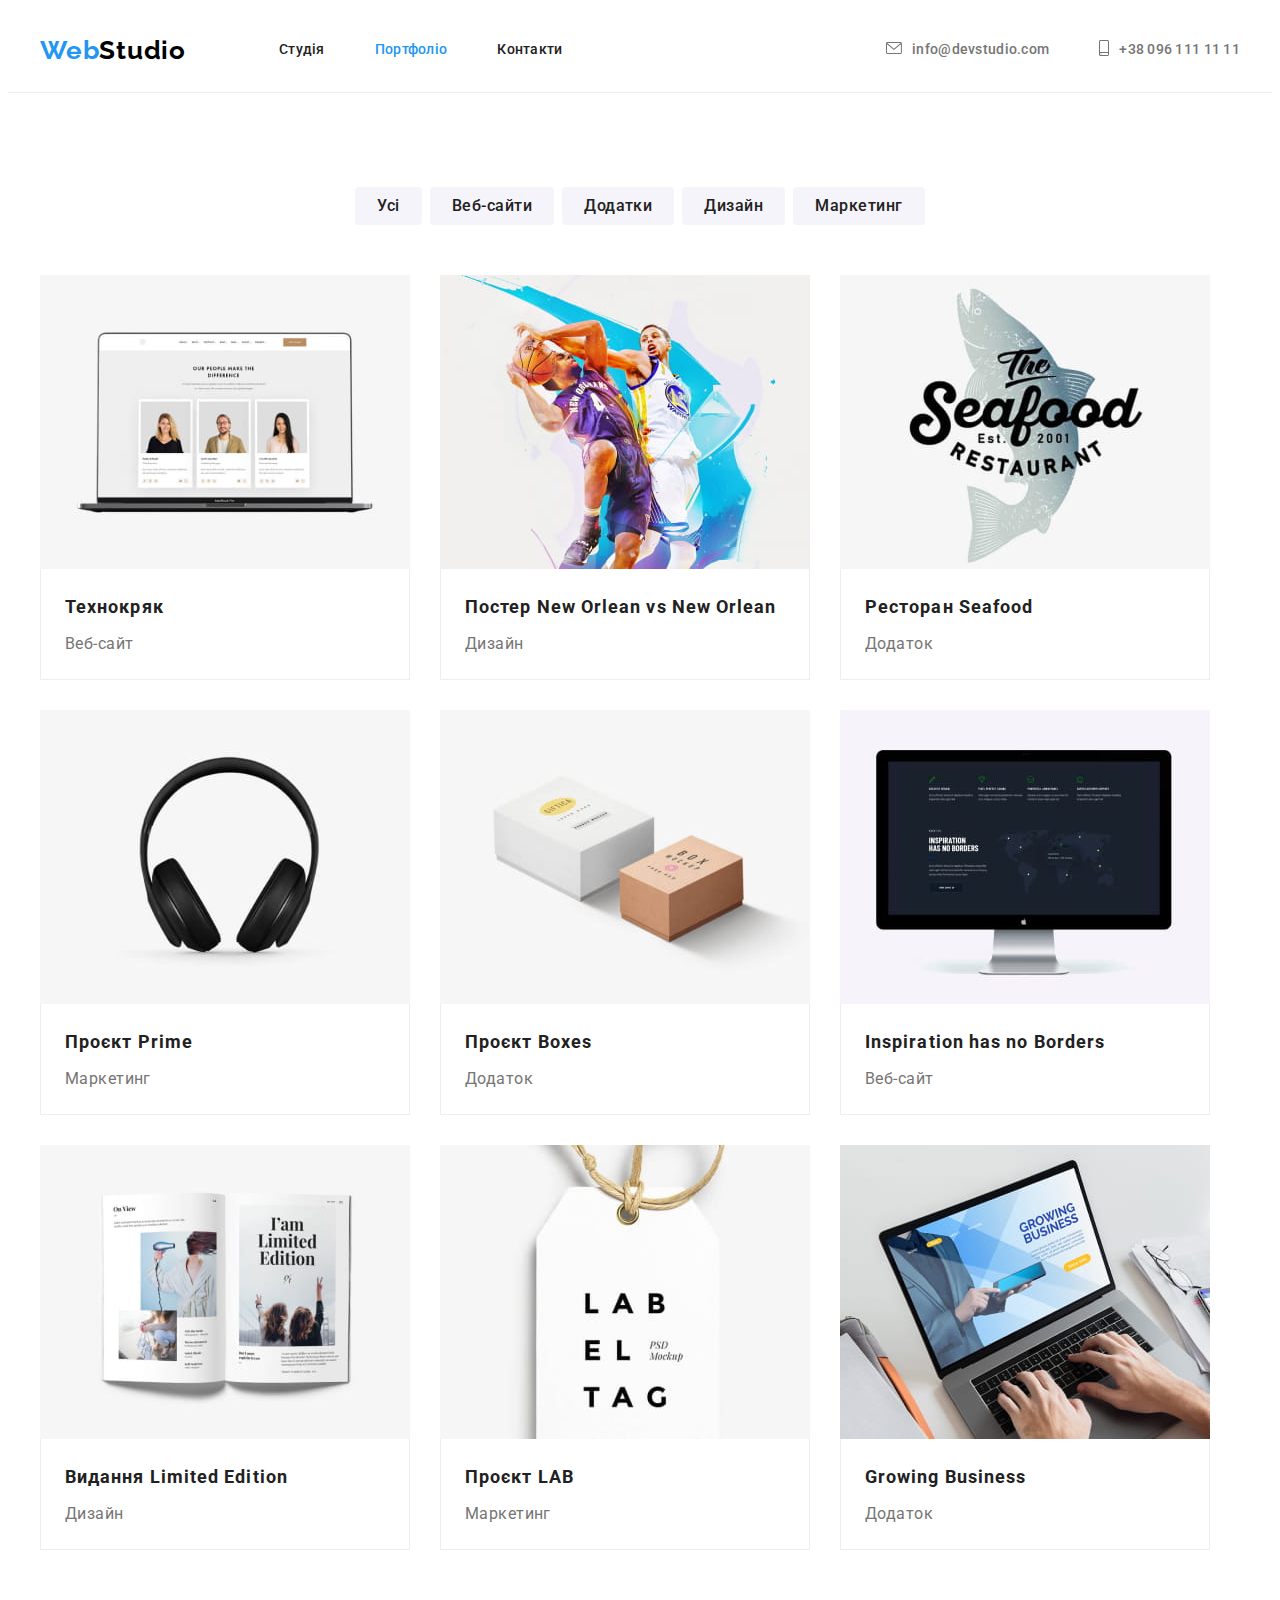
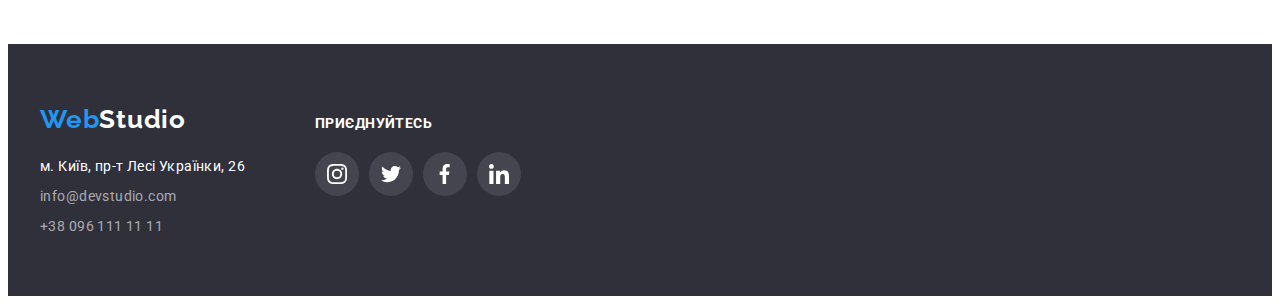
==== portfolio.html @ 9d7074cb "New Start" ====
<!DOCTYPE html>
<html lang="en">
  <head>
    <meta charset="UTF-8" />
    <meta http-equiv="X-UA-Compatible" content="IE=edge" />
    <meta name="viewport" content="width=device-width, initial-scale=1.0" />
    <title>Портфоліо</title>
    <link
      rel="stylesheet"
      href="https://cdnjs.cloudflare.com/ajax/libs/modern-normalize/1.1.0/modern-normalize.min.css"
      integrity="sha512-wpPYUAdjBVSE4KJnH1VR1HeZfpl1ub8YT/NKx4PuQ5NmX2tKuGu6U/JRp5y+Y8XG2tV+wKQpNHVUX03MfMFn9Q=="
      crossorigin="anonymous"
      referrerpolicy="no-referrer"
    />
    <link rel="preconnect" href="https://fonts.googleapis.com" />
    <link rel="preconnect" href="https://fonts.gstatic.com" crossorigin />
    <link
      href="https://fonts.googleapis.com/css2?family=Raleway:wght@700&family=Roboto:wght@400;500;700;900&display=swap"
      rel="stylesheet"
    />
    <link rel="stylesheet" href="./css/styles.css" />
  </head>
  <body>
    <header class="header">
      <div class="container header-block">
        <nav class="header-navigation">
          <a href="./index.html" class="logo">Web<span class="header-logo-text">Studio</span></a>
          <ul class="header-navigation-list list">
            <li class="header-navigation-item">
              <a href="./index.html" class="header-navigation-link">Студія</a>
            </li>
            <li class="header-navigation-item">
              <a href="./portfolio.html" class="header-navigation-link current">Портфоліо</a>
            </li>
            <li class="header-navigation-item">
              <a href="" class="header-navigation-link">Контакти</a>
            </li>
          </ul>
        </nav>
        <ul class="header-contact-list list">
          <li class="header-contact-item">
            <a href="mailto:info@devstudio.com" class="header-contact-link">
              <div class="contact-icon">
                <svg class="" width="16" height="12">
                  <use href="./images/symbol-defs.svg#icon-mail"></use>
                </svg>
              </div>
              info@devstudio.com</a
            >
          </li>
          <li class="header-contact-item">
            <a href="tel:+380961111111" class="header-contact-link">
              <div class="contact-icon">
                <svg class="" width="10" height="16">
                  <use href="./images/symbol-defs.svg#icon-smartphone"></use>
                </svg>
              </div>
              +38 096 111 11 11</a
            >
          </li>
        </ul>
      </div>
    </header>
    <main>
      <section class="section portfolio">
        <div class="container">
          <h1 class="visually-hidden">Портфоліо</h1>
          <ul class="filter-list">
            <li class="filter-item">
              <button type="button" class="button-secondary button">Усі</button>
            </li>
            <li class="filter-item">
              <button type="button" class="button-secondary button">Веб-сайти</button>
            </li>
            <li class="filter-item">
              <button type="button" class="button-secondary button">Додатки</button>
            </li>
            <li class="filter-item">
              <button type="button" class="button-secondary button">Дизайн</button>
            </li>
            <li class="filter-item">
              <button type="button" class="button-secondary button">Маркетинг</button>
            </li>
          </ul>
          <ul class="portfolio-list">
            <li class="portfolio-list-item">
              <a href="" class="portfolio-link">
                <img
                  src="./images/portfolio/tehnocrack.jpg"
                  alt="Веб-сайт компанії Технокряк"
                  width="370"
                />
                <div class="project-discr">
                  <h2 class="portfolio-title">Технокряк</h2>
                  <p class="portfolio-text">Веб-сайт</p>
                </div>
              </a>
            </li>
            <li class="portfolio-list-item">
              <a href="" class="portfolio-link">
                <img
                  src="./images/portfolio/no_vs_gs_poster.jpg"
                  class="porfolio-image"
                  alt="Постер баскетбольного матчу"
                  width="370"
                />
                <div class="project-discr">
                  <h2 class="portfolio-title">
                    Постер <span lang="en">New Orlean</span> vs <span lang="en">New Orlean</span>
                  </h2>
                  <p class="portfolio-text">Дизайн</p>
                </div>
              </a>
            </li>
            <li class="portfolio-list-item">
              <a href="" class="portfolio-link">
                <img
                  src="./images/portfolio/seafood_poster.jpg"
                  class="porfolio-image"
                  alt="Бренд-лого ресторану Seafood"
                  width="370"
                />
                <div class="project-discr">
                  <h2 class="portfolio-title">Ресторан <span lang="en">Seafood</span></h2>
                  <p class="portfolio-text">Додаток</p>
                </div>
              </a>
            </li>
            <li class="portfolio-list-item">
              <a href="" class="portfolio-link">
                <img
                  src="./images/portfolio/headphones.jpg"
                  class="porfolio-image"
                  alt="Навушники"
                  width="370"
                />
                <div class="project-discr">
                  <h2 class="portfolio-title">Проєкт Prime</h2>
                  <p class="portfolio-text">Маркетинг</p>
                </div>
              </a>
            </li>
            <li class="portfolio-list-item">
              <a href="" class="portfolio-link">
                <img
                  src="./images/portfolio/boxes.jpg"
                  class="porfolio-image"
                  alt="Дві коробки"
                  width="370"
                />
                <div class="project-discr">
                  <h2 class="portfolio-title">Проєкт Boxes</h2>
                  <p class="portfolio-text">Додаток</p>
                </div>
              </a>
            </li>
            <li class="portfolio-list-item">
              <a href="" class="portfolio-link">
                <img
                  src="./images/portfolio/inspiration.jpg"
                  class="porfolio-image"
                  alt="Монітор з відображенням сайту "
                  width="370"
                />
                <div class="project-discr">
                  <h2 class="portfolio-title">Inspiration has no Borders</h2>
                  <p class="portfolio-text">Веб-сайт</p>
                </div>
              </a>
            </li>
            <li class="portfolio-list-item">
              <a href="" class="portfolio-link">
                <img
                  src="./images/portfolio/limited_edition.jpg"
                  class="porfolio-image"
                  alt="Розворот журналу"
                  width="370"
                />
                <div class="project-discr">
                  <h2 class="portfolio-title">Видання Limited Edition</h2>
                  <p class="portfolio-text">Дизайн</p>
                </div>
              </a>
            </li>
            <li class="portfolio-list-item">
              <a href="" class="portfolio-link">
                <img
                  src="./images/portfolio/lab_label.jpg"
                  class="porfolio-image"
                  alt="Бірка"
                  width="370"
                />
                <div class="project-discr">
                  <h2 class="portfolio-title">Проєкт LAB</h2>
                  <p class="portfolio-text">Маркетинг</p>
                </div>
              </a>
            </li>
            <li class="portfolio-list-item">
              <a href="" class="portfolio-link">
                <img
                  src="./images/portfolio/geowing_business.jpg"
                  class="porfolio-image"
                  alt="Ноутбук з відображенням свйту Growing Business"
                  width="370"
                />
                <div class="project-discr">
                  <h2 class="portfolio-title">Growing Business</h2>
                  <p class="portfolio-text">Додаток</p>
                </div>
              </a>
            </li>
          </ul>
        </div>
      </section>
    </main>
    <footer class="footer">
      <div class="container footer-thumb">
        <div class="adress-thumb">
          <a href="./index.html" class="logo">Web<span class="footer-logo-text">Studio</span></a>
          <address class="footer-adress">
            <ul class="footer-adress-list list">
              <li class="item">
                <a
                  href="https://goo.gl/maps/KbacDpf7Sf644kYd8"
                  class="footer-adress-map"
                  target="_blank"
                  rel="noreferrer noopener"
                  >м. Київ, пр-т Лесі Українки, 26</a
                >
              </li>
              <li class="item">
                <a href="mailto:info@devstudio.com" class="footer-adress-mail"
                  >info@devstudio.com</a
                >
              </li>
              <li class="item">
                <a href="tel:+380961111111" class="footer-adress-tel">+38 096 111 11 11</a>
              </li>
            </ul>
          </address>
        </div>
        <div class="join-thumb">
          <h2 class="footer-join-tittle">приєднуйтесь</h2>
          <ul class="footer-social-list list">
            <li class="footer-social-item">
              <a href="" class="footer-social-link">
                <svg class="footer-social-icon" width="20" height="20">
                  <use href="./images/symbol-defs.svg#icon-instagram"></use>
                </svg>
              </a>
            </li>
            <li class="footer-social-item">
              <a href="" class="footer-social-link">
                <svg class="footer-social-icon" width="20" height="20">
                  <use href="./images/symbol-defs.svg#icon-twitter"></use>
                </svg>
              </a>
            </li>
            <li class="footer-social-item">
              <a href="" class="footer-social-link">
                <svg class="footer-social-icon" width="20" height="20">
                  <use href="./images/symbol-defs.svg#icon-facebook"></use>
                </svg>
              </a>
            </li>
            <li class="footer-social-item">
              <a href="" class="footer-social-link">
                <svg class="footer-social-icon" width="20" height="20">
                  <use href="./images/symbol-defs.svg#icon-linkedin"></use>
                </svg>
              </a>
            </li>
          </ul>
        </div>
      </div>
    </footer>
  </body>
</html>
---- css/styles.css ----
:root {
  --primary-text-color: #757575; /* цвет вторичного текста */
  --title-text-color: #212121; /* вторичнй цвет бренда  (и текста) */
  --accent-color: #2196f3; /* основной цвет бренда */
  --black-color: #000000; /* Черный цвет на сайте */
  --bgd-color: #2f303a; /* цвет фона */
  --white-color: #ffffff; /* белый цвет на сайте */
  --transparent-white-color: rgba(255, 255, 255, 0.6); /* цвет текста в футере (с прозрачностью */
  --team-bgd-color: #f5f4fa; /* цвет фона на секциях */
  --border-color-cards: #eeeeee; /* Цвет рамок карточек*/
  --border-color-main: #ececec; /* цвет основных рамок */
  --active-button-background: #188ce8; /* цвет активности главной кнопки */
  --primary-icon-color: #afb1b8; /* Цвет контуров иконок */
}

h1,
h2,
h3,
h4,
h5,
h6,
p {
  margin: 0;
}

ul {
  margin: 0;
  padding: 0;
}

img {
  max-width: 100%;
  height: auto;
  display: block;
}

.container {
  width: 1200px;
  margin-left: auto;
  margin-right: auto;
  padding-left: 15px;
  padding-right: 15px;
  /*   outline: 2px solid tomato; */
}

.section {
  padding-top: 94px;
  padding-bottom: 94px;
}

.list {
  list-style-type: none;
}

body {
  background-color: var(--white-color);
  color: var(--primary-text-color);
  font-family: Roboto, sans-serif;
  font-size: 14px;
  letter-spacing: 0.03em;
}
a {
  text-decoration: none;
}

.button {
  font-family: Roboto, sans-serif;
  cursor: pointer;
}
.button-hero {
  background-color: var(--accent-color);
  color: var(--white-color);
  font-weight: 700;
  font-size: 16px;
  line-height: 1.87;
  letter-spacing: 0.06em;

  display: block;
  margin-left: auto;
  margin-right: auto;
  min-width: 216px;
  padding: 10px 32px;
  max-height: 50px;
  border: none;
  border-radius: 4px;
}
.button-secondary {
  background-color: var(--team-bgd-color);
  color: var(--title-text-color);
  font-weight: 500;
  font-size: 16px;
  line-height: 1.62;
  letter-spacing: 0.03em;

  padding: 6px 22px;
  max-height: 38px;
  border: transparent;
  border-radius: 4px;
}

.visually-hidden {
  position: absolute;
  width: 1px;
  height: 1px;
  margin: -1px;
  border: 0;
  padding: 0;
  white-space: nowrap;
  clip-path: inset(100%);
  clip: rect(0 0 0 0);
  overflow: hidden;
}

/* ----------------------HEADER----------------------- */

.header {
  border-bottom: 1px solid #ececec;
}
.header-block {
  display: flex;
}
.header-navigation {
  display: flex;
  align-items: center;
}

.logo {
  display: block;
  font-family: Raleway, normal;
  color: var(--accent-color);
  text-decoration: none;
  font-weight: 700;
  font-size: 26px;
  line-height: 1.19;
  letter-spacing: 0.03em;
}

.header-logo-text {
  color: var(--black-color);
}
.header-navigation-list {
  display: flex;
  align-items: center;
  margin-left: 93px;
}

.header-navigation-item:not(:last-child) {
  margin-right: 50px;
}

.header-navigation-link {
  color: var(--title-text-color);
  text-decoration: none;
  font-weight: 500;
  font-size: 14px;
  line-height: 1.14;
  letter-spacing: 0.02em;
  padding-top: 32px;
  padding-bottom: 32px;
  display: block;
}
.current {
  color: var(--accent-color);
}

.header-contact-list {
  display: flex;
  align-items: center;
  margin-left: auto;
}

.header-contact-link {
  text-decoration: none;
  color: var(--primary-text-color);
  font-weight: 500;
  font-size: 14px;
  line-height: 1.14;
  letter-spacing: 0.02em;
  padding-top: 32px;
  padding-bottom: 32px;
  display: flex;
  align-items: center;
}

.contact-icon {
  margin-right: 10px;
  fill: currentColor;
}

.header-contact-item:not(:last-child) {
  margin-right: 50px;
}

.header-navigation-link:hover,
.header-navigation-link:focus,
.header-contact-link:hover,
.header-contact-link:focus {
  color: var(--accent-color);
}

.contact-icon:hover,
.contact-icon:focus {
  fill: var(--accent-color);
}

/* --------------------HERO------------------------ */
.hero {
  background-color: var(--bgd-color);
  text-align: center;
  padding: 200px 0px;

  max-width: 1600px;
  height: 600px;

  background-image: linear-gradient(rgba(47, 48, 58, 0.4), rgba(47, 48, 58, 0.4)),
    url(../images/hero-bg.jpg);
  background-repeat: no-repeat;
  background-position: center;
  background-size: cover;

  margin: 0 auto;
}
/* .hero .container {
} */

.hero-title {
  font-weight: 900;
  font-size: 44px;
  line-height: 60px;
  letter-spacing: 0.06em;
  color: var(--white-color);
  text-transform: uppercase;
  max-width: 696px;
  margin: 0 auto;
  margin-bottom: 30px;
}

.button-hero:hover,
.button-hero:focus {
  background-color: var(--active-button-background);
}

/* ---------------------FEATURES----------------------- */

.feature-list {
  display: flex;
  flex-wrap: wrap;
}

.feature-list-item {
  flex-basis: calc(100% / 4 - 30px);
  min-width: 270px;
}
.feature-list-item:not(:last-child) {
  margin-right: 30px;
}

.feature-image {
  display: flex;
  align-items: center;
  justify-content: center;
  width: 270px;
  height: 120px;
  margin-bottom: 30px;
  background-color: var(--team-bgd-color);
}

.feature-list-title {
  color: var(--title-text-color);
  font-weight: 700;
  font-size: 14px;
  line-height: 1.14;
  text-transform: uppercase;
  margin-bottom: 10px;
}

.feature-list-text {
  line-height: 1.71;
}

/* ----------------------OUR WORK---------------------------- */
.work {
  padding-bottom: 94px;
  padding-top: 0px;
}

.work-title {
  color: var(--title-text-color);
  font-weight: 700;
  font-size: 36px;
  line-height: 1.16;
  letter-spacing: 0.03em;
  text-align: center;
  margin-bottom: 50px;
}

.work-list {
  display: flex;
  flex-wrap: wrap;
}

.work-list > .item {
  flex-basis: calc(100% / 3 -30px);
}

.work-list > .item:not(:last-child) {
  margin-right: 30px;
}

/* -----------------------------OUR TEAM---------------------------------- */

.our-team {
  background-color: var(--team-bgd-color);
  padding: 90px 0px;
}

.our-team-title {
  color: var(--title-text-color);
  font-weight: 700;
  font-size: 36px;
  line-height: 1.16;
  margin-bottom: 50px;
  text-align: center;
}

.our-team-list {
  display: flex;
  flex-wrap: wrap;
}
.card {
  background: var(--white-color);
  box-shadow: 0px 1px 3px rgba(0, 0, 0, 0.12), 0px 1px 1px rgba(0, 0, 0, 0.14),
    0px 2px 1px rgba(0, 0, 0, 0.2);
  border-radius: 0px 0px 4px 4px;
}

.our-team-list > .item {
  flex-basis: calc(100% / 4-30px);
}

.our-team-list > .item:not(:last-child) {
  margin-right: 30px;
}

.our-team-discr {
  padding-top: 30px;
  padding-bottom: 30px;
}
.teammate-name {
  color: var(--title-text-color);
  font-weight: 500;
  font-size: 16px;
  line-height: 1.18;
  text-align: center;
}

.teammate-profession {
  font-size: 16px;
  line-height: 1.18;
  margin-top: 10px;
  text-align: center;
}

.team-social {
  display: flex;
  justify-content: center;
  margin-top: 16px;
  gap: 10px;
}
.social-link {
  display: flex;
  align-items: center;
  justify-content: center;
  background-color: var(--white-color);
  color: var(--primary-icon-color);
  border-radius: 50%;
  width: 44px;
  height: 44px;
}

.social-icon {
  fill: currentColor;
}

.social-link:hover,
.social-link:focus {
  background-color: var(--accent-color);
  color: var(--white-color);
}

/* ----------------------------------OUR CLIENTS------------------------ */
.our-clients {
}

.our-clients-title {
  color: var(--title-text-color);
  font-weight: 700;
  font-size: 36px;
  line-height: 1.16;
  margin-bottom: 50px;
  text-align: center;
}

.our-clients-list {
  display: flex;
  justify-content: center;
  align-items: center;
  gap: 30px;
}

.our-clients-link {
  display: flex;
  width: 170px;
  height: 92px;
  justify-content: center;
  align-items: center;
  background: #ffffff;
  color: var(--primary-icon-color);
  border: 1px solid var(--primary-icon-color);
  border-radius: 4px;
}

.our-clients-icon {
  fill: currentColor;
}

.our-clients-link:hover,
.our-clients-link:focus {
  color: var(--accent-color);
  border-color: var(--accent-color);
}

/* ----------------------------------FOOTER----------------------------- */

.footer {
  background-color: var(--bgd-color);
  padding-top: 60px;
  padding-bottom: 60px;
}

.footer-thumb {
  display: flex;
  align-items: baseline;
}

.footer .logo {
  margin-bottom: 20px;
}

.footer-logo-text {
  color: var(--white-color);
}

.footer-adress-list > .item {
  display: block;
  margin-bottom: 9px;
  margin-top: 0px;
  max-height: 21px;
  /*  outline: 4px solid blueviolet; */
}
.footer-adress-list > .item:last-child {
  margin-bottom: 0px;
}

.footer-adress-map {
  font-style: normal;
  color: var(--white-color);
  text-decoration: none;
  line-height: 1.71;
}

.footer-adress-mail,
.footer-adress-tel {
  font-style: normal;
  color: var(--transparent-white-color);
  text-decoration: none;
  line-height: 1.71;
}

.footer-adress-map:hover,
.footer-adress-map:focus,
.footer-adress-mail:hover,
.footer-adress-mail:focus,
.footer-adress-tel:hover,
.footer-adress-tel:focus {
  color: var(--accent-color);
}

.join-thumb {
  align-items: baseline;
  margin-left: 70px;
}

.footer-join-tittle {
  color: var(--white-color);
  font-weight: 700;
  font-size: 14px;
  line-height: 1.14;
  letter-spacing: 0.03em;
  text-transform: uppercase;
}

.footer-social-list {
  display: flex;
  justify-content: center;
  margin-top: 20px;
  gap: 10px;
}
.footer-social-link {
  display: flex;
  align-items: center;
  justify-content: center;
  background: rgba(255, 255, 255, 0.1);
  color: var(--white-color);

  border-radius: 50%;
  width: 44px;
  height: 44px;
}
.footer-social-icon {
  fill: currentColor;
}

.footer-social-link:hover,
.footer-social-link:focus {
  background: var(--accent-color);
}

/* ------------------------------------------------------------------------- */
/* ---------------------------------PORTFOLIO------------------------------- */
/* ------------------------------------------------------------------------- */

.portfolio {
  margin-right: auto;
  margin-left: auto;
}

.filter-list {
  display: flex;
  margin-bottom: 50px;
  justify-content: center;
}

.filter-item {
  display: block;
  margin-right: 8px;
}

.filter-item:last-child {
  margin-right: 0;
}

.button-secondary:hover,
.button-secondary:focus {
  background-color: var(--accent-color);
  color: var(--white-color);

  box-shadow: 0px 3px 1px rgba(0, 0, 0, 0.1), 0px 1px 2px rgba(0, 0, 0, 0.08),
    0px 2px 2px rgba(0, 0, 0, 0.12);
}

.portfolio-list {
  display: flex;
  flex-wrap: wrap;
}

.portfolio-list-item {
  display: inline-block;
  flex-basis: calc(100% / 3-30px);
  max-width: 370px;
  margin-right: 30px;
  margin-bottom: 30px;
}
.portfolio-list-item:nth-child(3n) {
  margin-right: 0;
}
.portfolio-list-item:nth-last-child(-n + 3) {
  margin-bottom: 0;
}

.project-discr {
  padding: 20px 24px;
  border-bottom: 1px solid var(--border-color-cards);
  border-right: 1px solid var(--border-color-cards);
  border-left: 1px solid var(--border-color-cards);
}

.portfolio-title {
  color: var(--title-text-color);
  font-weight: 700;
  font-size: 18px;
  line-height: 2;
  letter-spacing: 0.06em;
  margin-bottom: 4px;
}

.portfolio-text {
  color: var(--primary-text-color);
  font-size: 16px;
  line-height: 1.87;
}

.portfolio-link {
  display: block;
}

.portfolio-link:hover,
.portfolio-link:focus {
  box-shadow: 0px 1px 1px rgba(0, 0, 0, 0.12), 0px 4px 4px rgba(0, 0, 0, 0.06),
    1px 4px 6px rgba(0, 0, 0, 0.16);
}
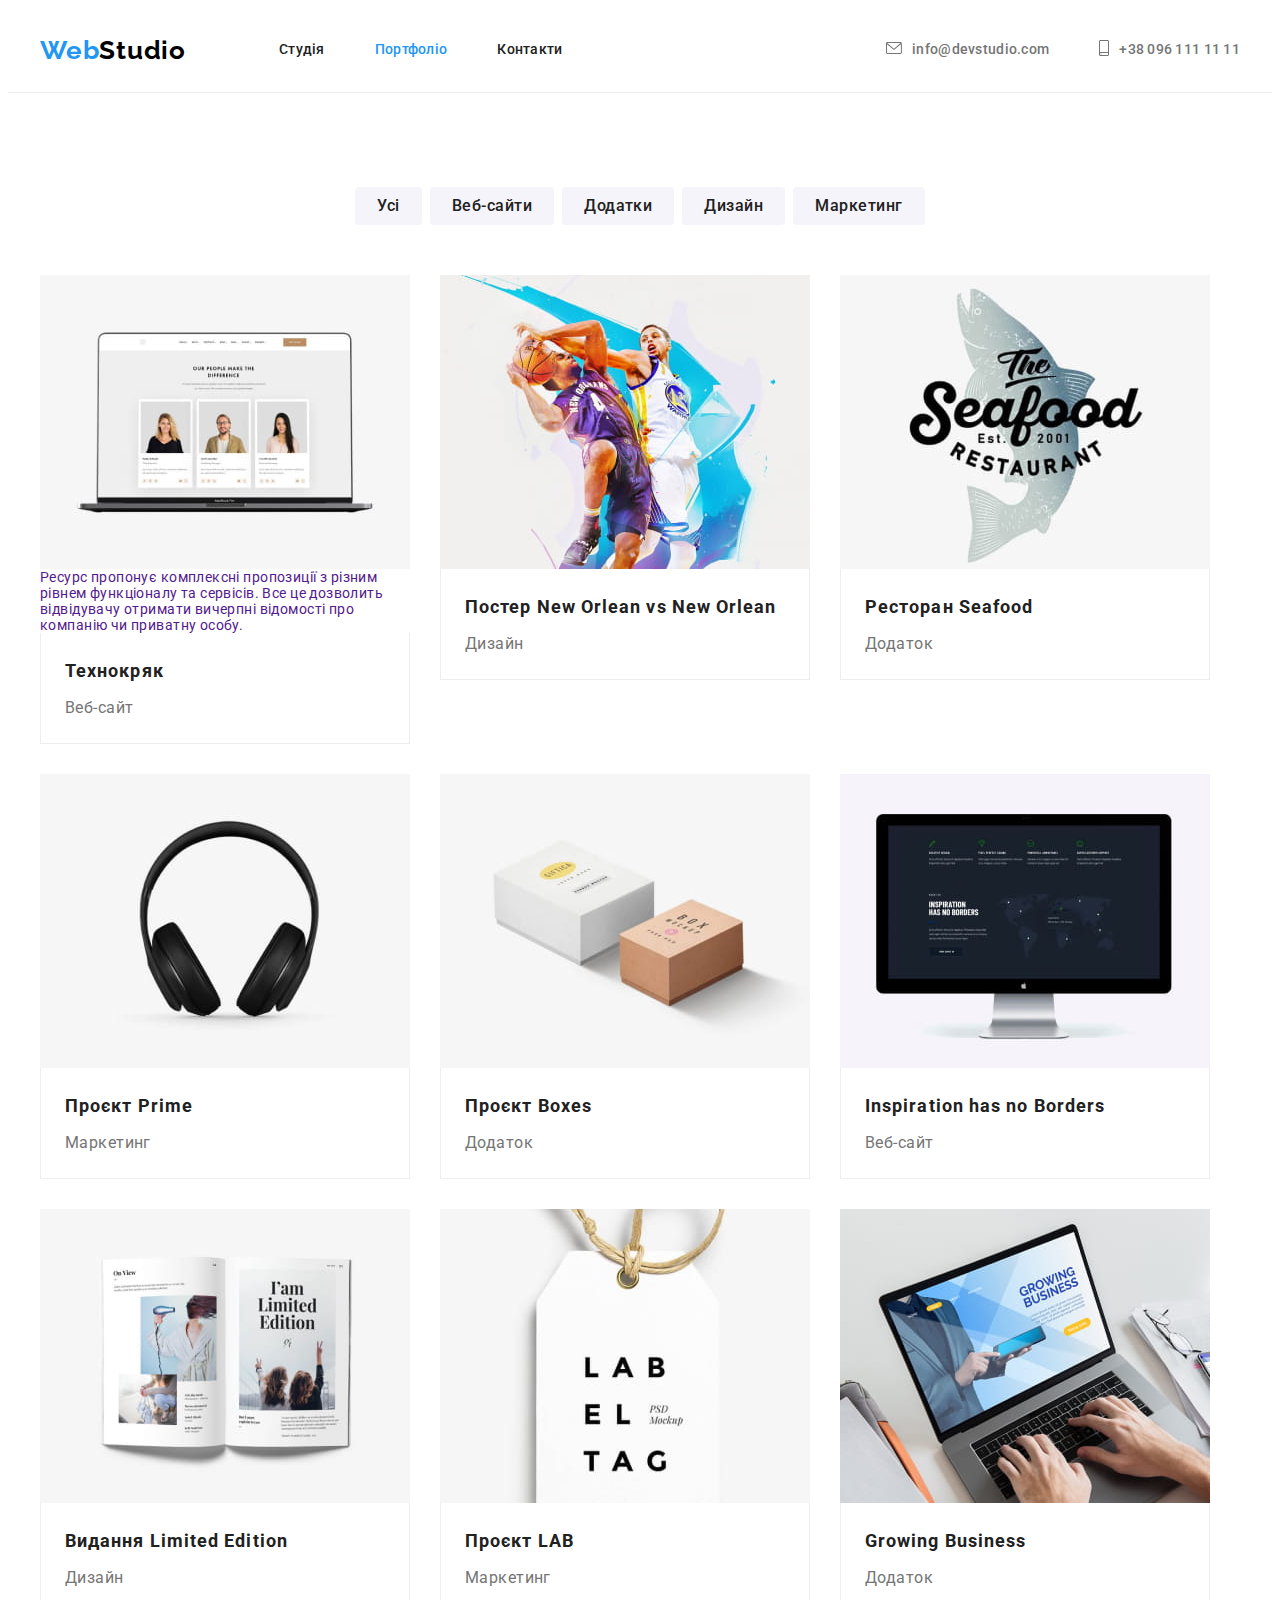
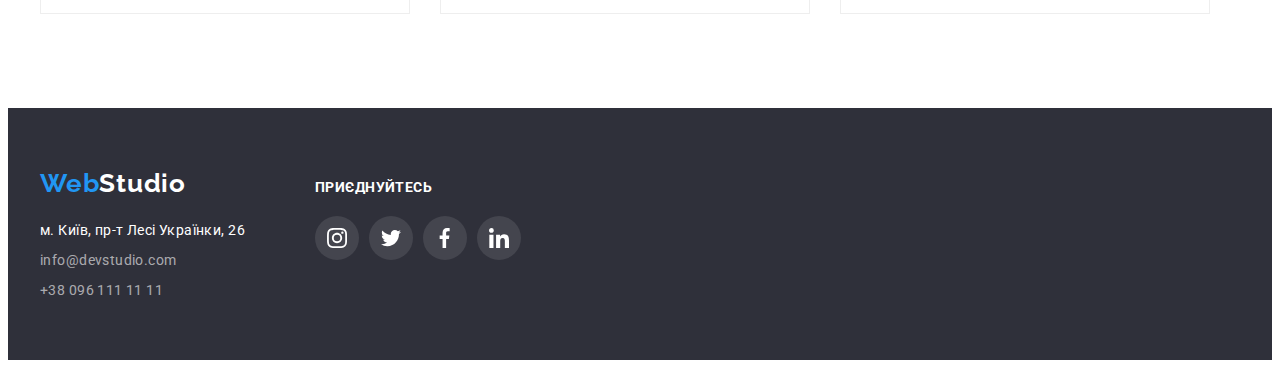
==== commit 4c9ee078: "добавляет оверлей для карточки портфолио" ====
--- a/portfolio.html
+++ b/portfolio.html
@@ -85,11 +85,20 @@
           <ul class="portfolio-list">
             <li class="portfolio-list-item">
               <a href="" class="portfolio-link">
-                <img
-                  src="./images/portfolio/tehnocrack.jpg"
-                  alt="Веб-сайт компанії Технокряк"
-                  width="370"
-                />
+                <div class="portfolio-img-block">
+                  <img
+                    src="./images/portfolio/tehnocrack.jpg"
+                    alt="Веб-сайт компанії Технокряк"
+                    width="370"
+                  />
+                  <div class="portfolio-img-overlay">
+                    <p class="portfolio-overlay-text">
+                      Ресурс пропонує комплексні пропозиції з різним рівнем функціоналу та сервісів.
+                      Все це дозволить відвідувачу отримати вичерпні відомості про компанію чи
+                      приватну особу.
+                    </p>
+                  </div>
+                </div>
                 <div class="project-discr">
                   <h2 class="portfolio-title">Технокряк</h2>
                   <p class="portfolio-text">Веб-сайт</p>
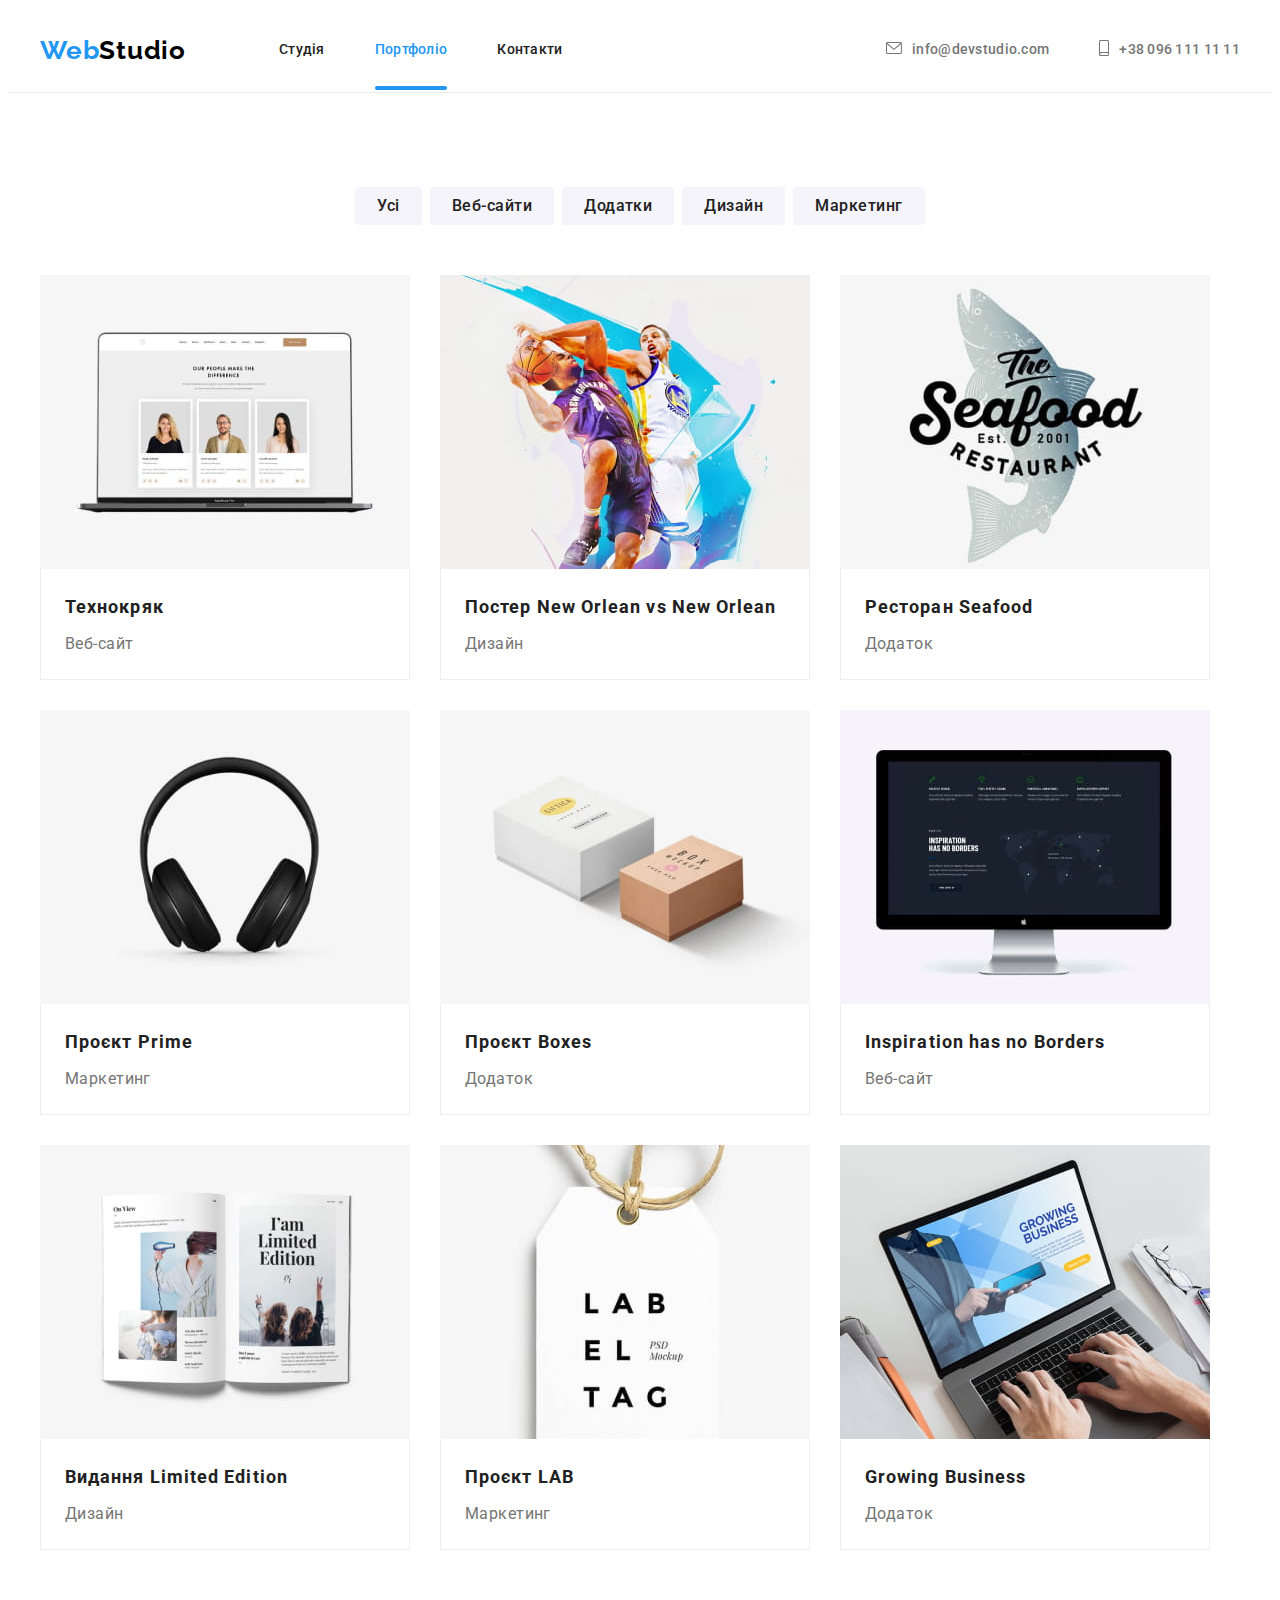
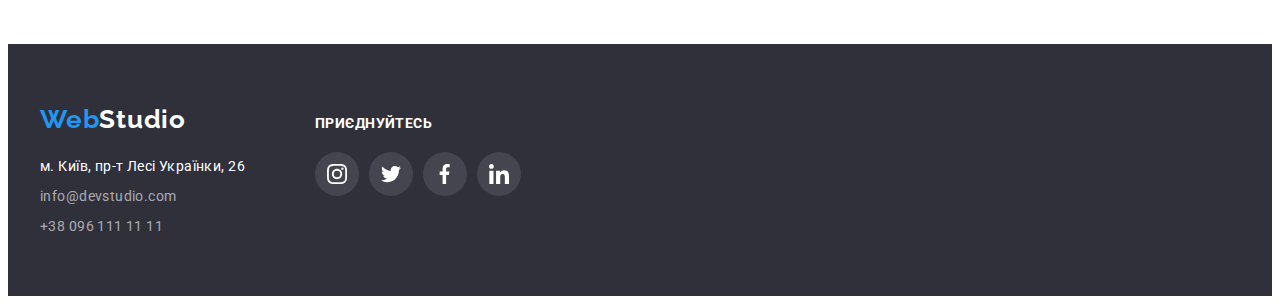
==== commit f8d967ff: "Добавляет переходы" ====
--- a/portfolio.html
+++ b/portfolio.html
@@ -107,12 +107,21 @@
             </li>
             <li class="portfolio-list-item">
               <a href="" class="portfolio-link">
+                <div class="portfolio-img-block">
                 <img
                   src="./images/portfolio/no_vs_gs_poster.jpg"
                   class="porfolio-image"
                   alt="Постер баскетбольного матчу"
                   width="370"
                 />
+                <div class="portfolio-img-overlay">
+                  <p class="portfolio-overlay-text">
+                    Ресурс пропонує комплексні пропозиції з різним рівнем функціоналу та сервісів.
+                    Все це дозволить відвідувачу отримати вичерпні відомості про компанію чи
+                    приватну особу.
+                  </p>
+                </div>
+              </div>
                 <div class="project-discr">
                   <h2 class="portfolio-title">
                     Постер <span lang="en">New Orlean</span> vs <span lang="en">New Orlean</span>
@@ -123,12 +132,21 @@
             </li>
             <li class="portfolio-list-item">
               <a href="" class="portfolio-link">
+                <div class="portfolio-img-block">
                 <img
                   src="./images/portfolio/seafood_poster.jpg"
                   class="porfolio-image"
                   alt="Бренд-лого ресторану Seafood"
                   width="370"
                 />
+                <div class="portfolio-img-overlay">
+                  <p class="portfolio-overlay-text">
+                    Ресурс пропонує комплексні пропозиції з різним рівнем функціоналу та сервісів.
+                    Все це дозволить відвідувачу отримати вичерпні відомості про компанію чи
+                    приватну особу.
+                  </p>
+                </div>
+              </div>
                 <div class="project-discr">
                   <h2 class="portfolio-title">Ресторан <span lang="en">Seafood</span></h2>
                   <p class="portfolio-text">Додаток</p>
@@ -136,6 +154,7 @@
               </a>
             </li>
             <li class="portfolio-list-item">
+              <div class="portfolio-img-block">
               <a href="" class="portfolio-link">
                 <img
                   src="./images/portfolio/headphones.jpg"
@@ -143,6 +162,14 @@
                   alt="Навушники"
                   width="370"
                 />
+                <div class="portfolio-img-overlay">
+                  <p class="portfolio-overlay-text">
+                    Ресурс пропонує комплексні пропозиції з різним рівнем функціоналу та сервісів.
+                    Все це дозволить відвідувачу отримати вичерпні відомості про компанію чи
+                    приватну особу.
+                  </p>
+                </div>
+              </div>
                 <div class="project-discr">
                   <h2 class="portfolio-title">Проєкт Prime</h2>
                   <p class="portfolio-text">Маркетинг</p>
@@ -151,12 +178,21 @@
             </li>
             <li class="portfolio-list-item">
               <a href="" class="portfolio-link">
+                <div class="portfolio-img-block">
                 <img
                   src="./images/portfolio/boxes.jpg"
                   class="porfolio-image"
                   alt="Дві коробки"
                   width="370"
                 />
+                <div class="portfolio-img-overlay">
+                  <p class="portfolio-overlay-text">
+                    Ресурс пропонує комплексні пропозиції з різним рівнем функціоналу та сервісів.
+                    Все це дозволить відвідувачу отримати вичерпні відомості про компанію чи
+                    приватну особу.
+                  </p>
+                </div>
+              </div>
                 <div class="project-discr">
                   <h2 class="portfolio-title">Проєкт Boxes</h2>
                   <p class="portfolio-text">Додаток</p>
@@ -165,12 +201,21 @@
             </li>
             <li class="portfolio-list-item">
               <a href="" class="portfolio-link">
+                <div class="portfolio-img-block">
                 <img
                   src="./images/portfolio/inspiration.jpg"
                   class="porfolio-image"
                   alt="Монітор з відображенням сайту "
                   width="370"
                 />
+                <div class="portfolio-img-overlay">
+                  <p class="portfolio-overlay-text">
+                    Ресурс пропонує комплексні пропозиції з різним рівнем функціоналу та сервісів.
+                    Все це дозволить відвідувачу отримати вичерпні відомості про компанію чи
+                    приватну особу.
+                  </p>
+                </div>
+              </div>
                 <div class="project-discr">
                   <h2 class="portfolio-title">Inspiration has no Borders</h2>
                   <p class="portfolio-text">Веб-сайт</p>
@@ -179,12 +224,21 @@
             </li>
             <li class="portfolio-list-item">
               <a href="" class="portfolio-link">
+                <div class="portfolio-img-block">
                 <img
                   src="./images/portfolio/limited_edition.jpg"
                   class="porfolio-image"
                   alt="Розворот журналу"
                   width="370"
                 />
+                <div class="portfolio-img-overlay">
+                  <p class="portfolio-overlay-text">
+                    Ресурс пропонує комплексні пропозиції з різним рівнем функціоналу та сервісів.
+                    Все це дозволить відвідувачу отримати вичерпні відомості про компанію чи
+                    приватну особу.
+                  </p>
+                </div>
+              </div>
                 <div class="project-discr">
                   <h2 class="portfolio-title">Видання Limited Edition</h2>
                   <p class="portfolio-text">Дизайн</p>
@@ -193,12 +247,21 @@
             </li>
             <li class="portfolio-list-item">
               <a href="" class="portfolio-link">
+                <div class="portfolio-img-block">
                 <img
                   src="./images/portfolio/lab_label.jpg"
                   class="porfolio-image"
                   alt="Бірка"
                   width="370"
                 />
+                <div class="portfolio-img-overlay">
+                  <p class="portfolio-overlay-text">
+                    Ресурс пропонує комплексні пропозиції з різним рівнем функціоналу та сервісів.
+                    Все це дозволить відвідувачу отримати вичерпні відомості про компанію чи
+                    приватну особу.
+                  </p>
+                </div>
+              </div>
                 <div class="project-discr">
                   <h2 class="portfolio-title">Проєкт LAB</h2>
                   <p class="portfolio-text">Маркетинг</p>
@@ -207,12 +270,21 @@
             </li>
             <li class="portfolio-list-item">
               <a href="" class="portfolio-link">
+                <div class="portfolio-img-block">
                 <img
                   src="./images/portfolio/geowing_business.jpg"
                   class="porfolio-image"
                   alt="Ноутбук з відображенням свйту Growing Business"
                   width="370"
                 />
+                <div class="portfolio-img-overlay">
+                  <p class="portfolio-overlay-text">
+                    Ресурс пропонує комплексні пропозиції з різним рівнем функціоналу та сервісів.
+                    Все це дозволить відвідувачу отримати вичерпні відомості про компанію чи
+                    приватну особу.
+                  </p>
+                </div>
+              </div>
                 <div class="project-discr">
                   <h2 class="portfolio-title">Growing Business</h2>
                   <p class="portfolio-text">Додаток</p>
--- a/css/styles.css
+++ b/css/styles.css
@@ -11,6 +11,9 @@
   --border-color-main: #ececec; /* цвет основных рамок */
   --active-button-background: #188ce8; /* цвет активности главной кнопки */
   --primary-icon-color: #afb1b8; /* Цвет контуров иконок */
+
+  --transition-timing: 250ms;
+  --cubic: cubic-bezier(0.4, 0, 0.2, 1);
 }
 
 h1,
@@ -111,6 +114,38 @@
   overflow: hidden;
 }
 
+.header-navigation-link,
+.header-contact-link,
+.footer-adress-mail,
+.footer-adress-tel,
+.footer-adress-map {
+  transition: color var(--transition-timing) var(--cubic);
+}
+
+.button-hero {
+  transition: background-color var(--transition-timing) var(--cubic);
+}
+
+.social-link,
+.footer-social-link {
+  transition: color var(--transition-timing) var(--cubic),
+    background-color var(--transition-timing) var(--cubic);
+}
+
+.our-clients-link {
+  transition: color var(--transition-timing) var(--cubic),
+    border-color var(--transition-timing) var(--cubic);
+}
+
+.button-secondary {
+  transition: color var(--transition-timing) var(--cubic),
+    background-color var(--transition-timing) var(--cubic);
+}
+
+.portfolio-link {
+  transition: box-shadow var(--transition-timing) var(--cubic);
+}
+
 /* ----------------------HEADER----------------------- */
 
 .header {
@@ -158,9 +193,24 @@
   padding-top: 32px;
   padding-bottom: 32px;
   display: block;
+  position: relative;
 }
 .current {
   color: var(--accent-color);
+}
+
+.current::after {
+  position: absolute;
+  content: '';
+  display: block;
+
+  left: 0;
+  bottom: 0px;
+
+  width: 100%;
+  height: 4px;
+  border-radius: 2px;
+  background-color: var(--accent-color);
 }
 
 .header-contact-list {
@@ -220,8 +270,6 @@
 
   margin: 0 auto;
 }
-/* .hero .container {
-} */
 
 .hero-title {
   font-weight: 900;
@@ -305,6 +353,30 @@
 
 .work-list > .item:not(:last-child) {
   margin-right: 30px;
+}
+
+.work-img-block {
+  position: relative;
+}
+
+.work-inform-block {
+  position: absolute;
+  display: flex;
+  align-items: center;
+  justify-content: center;
+
+  bottom: 0;
+  left: 0;
+  height: 70px;
+  width: 100%;
+
+  background-color: rgba(47, 48, 58, 0.8);
+  color: var(--white-color);
+  font-weight: 700;
+  font-size: 14px;
+  line-height: 1.14;
+  letter-spacing: 0.03em;
+  text-transform: uppercase;
 }
 
 /* -----------------------------OUR TEAM---------------------------------- */
@@ -604,8 +676,87 @@
   display: block;
 }
 
+.portfolio-img-block {
+  position: relative;
+  overflow: hidden;
+}
+
+.portfolio-img-overlay {
+  position: absolute;
+  display: flex;
+  top: 0;
+  left: 0;
+  padding: 63px 24px;
+  align-items: center;
+
+  background-color: rgba(33, 150, 243, 0.9);
+  width: 100%;
+  height: 100%;
+
+  transform: translateY(100%);
+  transition: transform var(--transition-timing) var(--cubic);
+}
+
+.portfolio-overlay-text {
+  font-size: 18px;
+  line-height: 1.55;
+  color: var(--white-color);
+}
+
 .portfolio-link:hover,
 .portfolio-link:focus {
   box-shadow: 0px 1px 1px rgba(0, 0, 0, 0.12), 0px 4px 4px rgba(0, 0, 0, 0.06),
     1px 4px 6px rgba(0, 0, 0, 0.16);
 }
+
+.portfolio-link:hover .portfolio-img-overlay {
+  transform: translateY(0);
+}
+
+/* ------------------------modal-------------------------- */
+
+.backdrop {
+  position: fixed;
+  top: 0;
+  left: 0;
+  width: 100%;
+  height: 100%;
+  background-color: rgba(0, 0, 0, 0.2);
+  opacity: 1;
+  transition: opacity var(--transition-timing) var(--cubic);
+}
+
+.backdrop.is-hidden {
+  opacity: 0;
+  pointer-events: none;
+  visibility: hidden;
+}
+.modal {
+  min-width: 528px;
+  min-height: 581px;
+  background-color: var(--white-color);
+  position: absolute;
+  top: 50%;
+  left: 50%;
+  transform: translate(-50%, -50%) scale(1);
+  padding: 17px 17px;
+  transition: transform var(--transition-timing) var(--cubic);
+}
+
+.modal-btn {
+  width: 30px;
+  height: 30px;
+  border-radius: 50%;
+  background-color: var(--white-color);
+  border: 1px solid rgba(0, 0, 0, 0.1);
+  position: absolute;
+  right: 17px;
+  top: 17px;
+  cursor: pointer;
+}
+
+.modal-btn {
+  display: flex;
+  align-items: center;
+  justify-content: center;
+}
